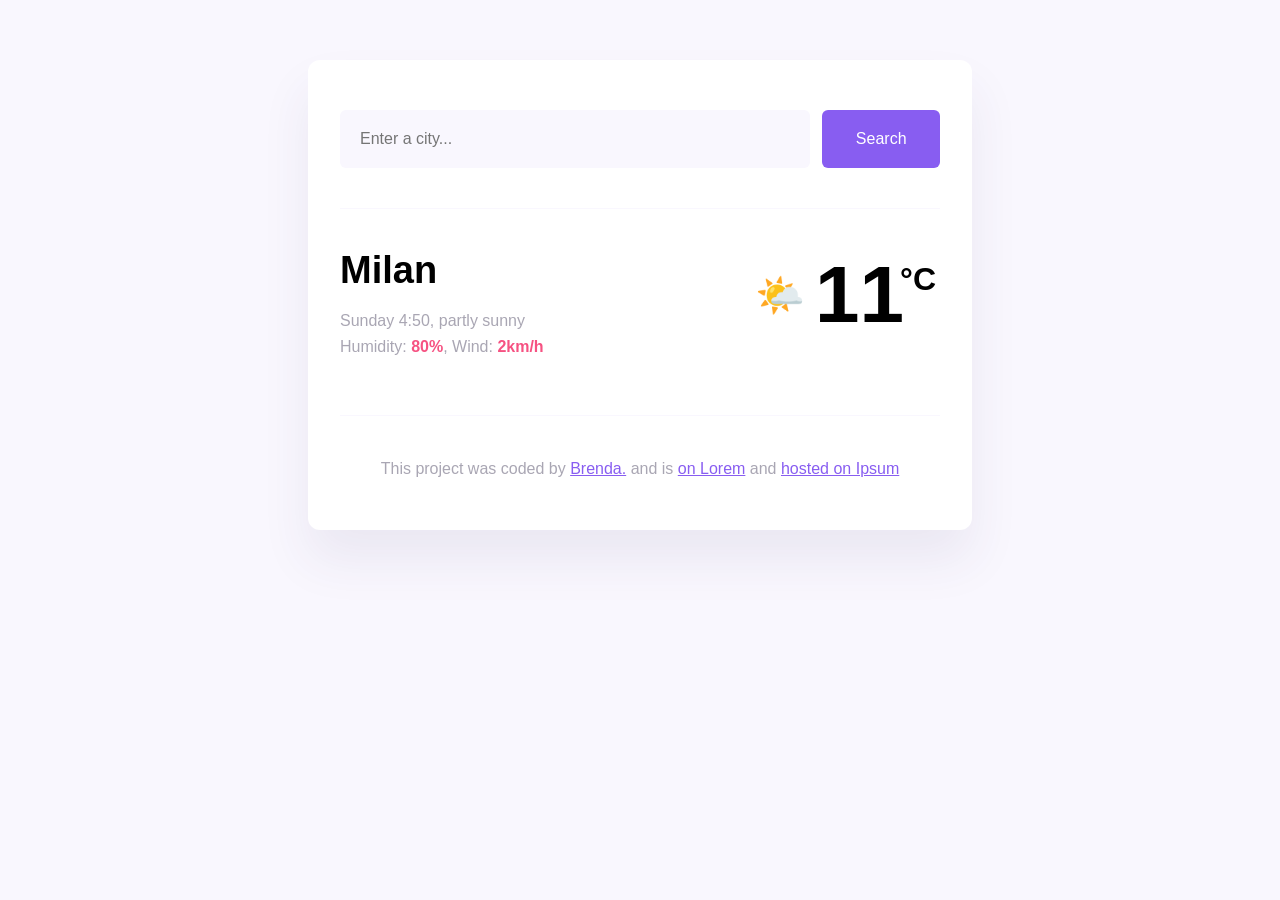
==== index.html @ c53dd5b8 "organised folders" ====
<!DOCTYPE html>
<html lang="en">
  <head>
    <meta charset="UTF-8" />
    <meta name="viewport" content="width=device-width, initial-scale=1.0" />
    <title>Weather forecast - SheCodes Plus</title>
    <link rel="stylesheet" href="css/styles.css" />
    <script src="https://unpkg.com/axios/dist/axios.min.js"></script>
  </head>
  <body>
    <div class="weather-container">
      <header class="divider">
        <img src="" alt="" />
        <form id="user-city" action="" class="grid">
          <input
            type="search"
            placeholder="Enter a city..."
            id="city"
            required
            class="city-field"
          />
          <input type="submit" value="Search" class="search-button" />
        </form>
      </header>
      <main class="divider">
        <section class="weather-now">
          <div>
            <h1>Milan</h1>
            <p>
              <span id="current-day-and-time">Friday 10:00</span>, partly sunny
              <br />
              Humidity: <span class="highlight">80%</span>, Wind:
              <span class="highlight">2km/h</span>
            </p>
          </div>
          <div class="current-weather">
            <span class="current-emoji">🌤️</span>
            <span id="city-temp" class="current-temperature">11</span>
            <span class="current-unit">°C</span>
          </div>
        </section>
      </main>
      <footer>
        <p>
          This project was coded by
          <a
            href="https://www.shecodes.io/graduates/182626-brenda-cadena"
            target="_blank"
            >Brenda.</a
          >
          and is <a href="" target="_blank">on Lorem</a> and
          <a href="" target="_blank">hosted on Ipsum</a>
        </p>
      </footer>
    </div>
    <script src="javascript/app.js"></script>
  </body>
</html>
---- css/styles.css ----
a {
  color: #885df1;
}
body {
  background-color: #f9f7fe;
  font-family: "Helvetica", sans-serif;
}
footer p {
  padding-top: 24px;
  text-align: center;
}
h1 {
  font-size: 38px;
  font-weight: 900;
  margin: 0;
}
p {
  color: rgba(39, 33, 66, 0.4);
  line-height: 160%;
}

.city-field {
  background: #f9f7fe;
  border: none;
  border-radius: 6px;
  font-size: 16px;
  padding: 20px;
}
.current-emoji {
  font-size: 40px;
  margin-right: 10px;
}
.current-temperature {
  font-size: 80px;
}
.current-unit {
  font-size: 32px;
  position: relative;
  left: -4px;
  top: -16px;
}
.current-weather {
  align-items: center;
  display: flex;
  font-weight: bold;
  margin: 0;
}
.divider {
  border-bottom: 1px solid #f9f7fe;
  padding-bottom: 40px;
}
.grid {
  display: grid;
  grid-template-columns: 4fr 1fr;
  grid-gap: 12px;
}
.highlight {
  color: #f65282;
  font-weight: bold;
}
.search-button {
  background: #885df1;
  border: none;
  border-radius: 6px;
  color: #ffffff;
  font-size: 16px;
  padding: 20px;
}
.weather-container {
  background-color: #ffffff;
  border-radius: 12px;
  box-shadow: 0 30px 50px rgba(65, 50, 100, 0.08);
  max-width: 600px;
  margin: 0 auto;
  margin-top: 60px;
  padding: 32px;
}
.weather-now {
  align-items: start;
  display: flex;
  justify-content: space-between;
  padding-top: 40px;
}
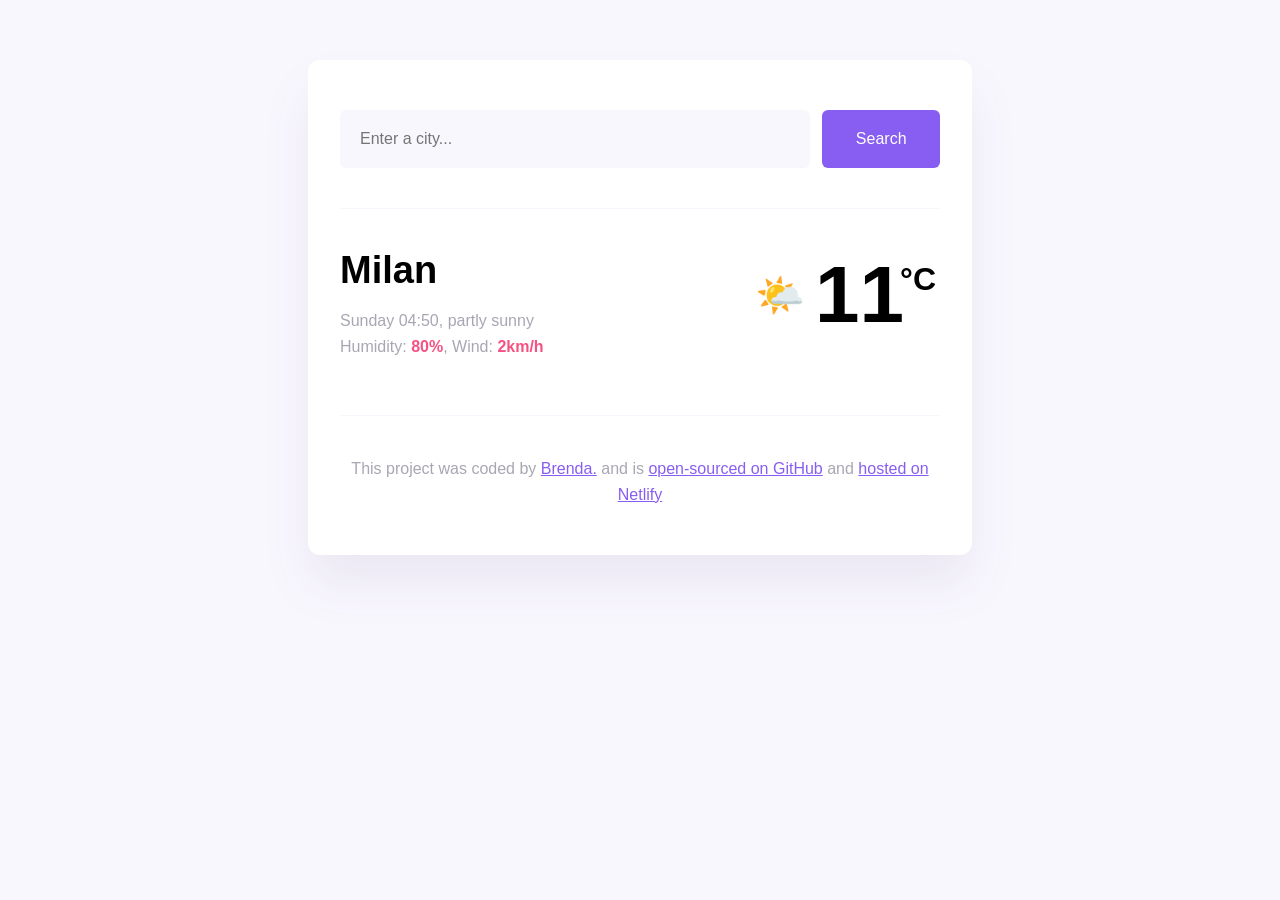
==== commit da8418f5: "Updated bottom links" ====
--- a/index.html
+++ b/index.html
@@ -48,8 +48,8 @@
             target="_blank"
             >Brenda.</a
           >
-          and is <a href="" target="_blank">on Lorem</a> and
-          <a href="" target="_blank">hosted on Ipsum</a>
+          and is <a href="https://github.com/brndcdn/shecodes-plus-project" target="_blank">open-sourced on GitHub</a> and
+          <a href="https://www.netlify.com/" target="_blank">hosted on Netlify</a>
         </p>
       </footer>
     </div>
